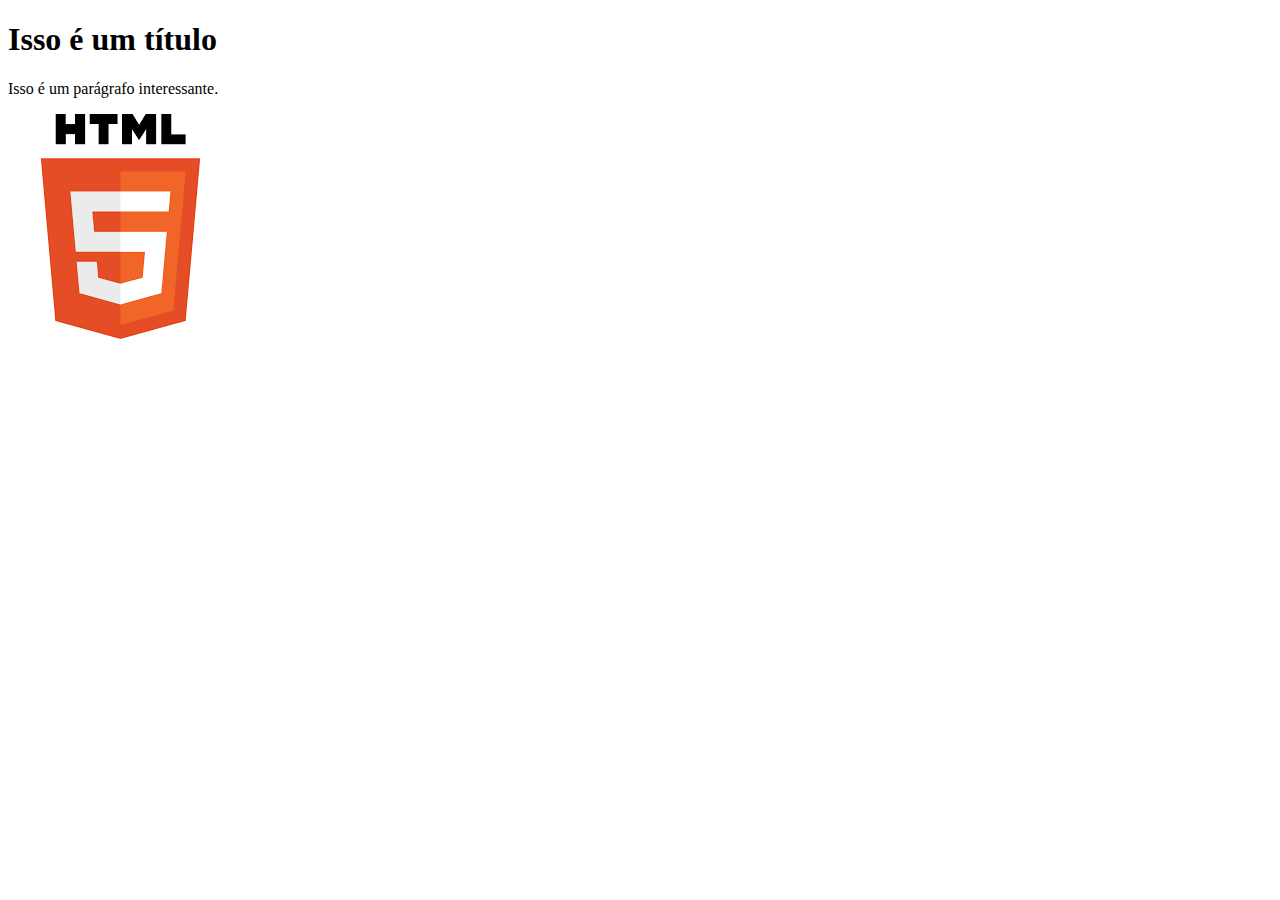
==== index.html @ d5f5a8bd "Aula 1,2 e 3" ====
<!DOCTYPE html>
<html>
    <head>
        <title>Portfolio</title>
    </head>
    <body>
        <h1>Isso é um título</h1>
        <p>Isso é um parágrafo interessante.</p>
        <img src="html.png" alt="Logo do HTML 5"> 
    </body>
</html>
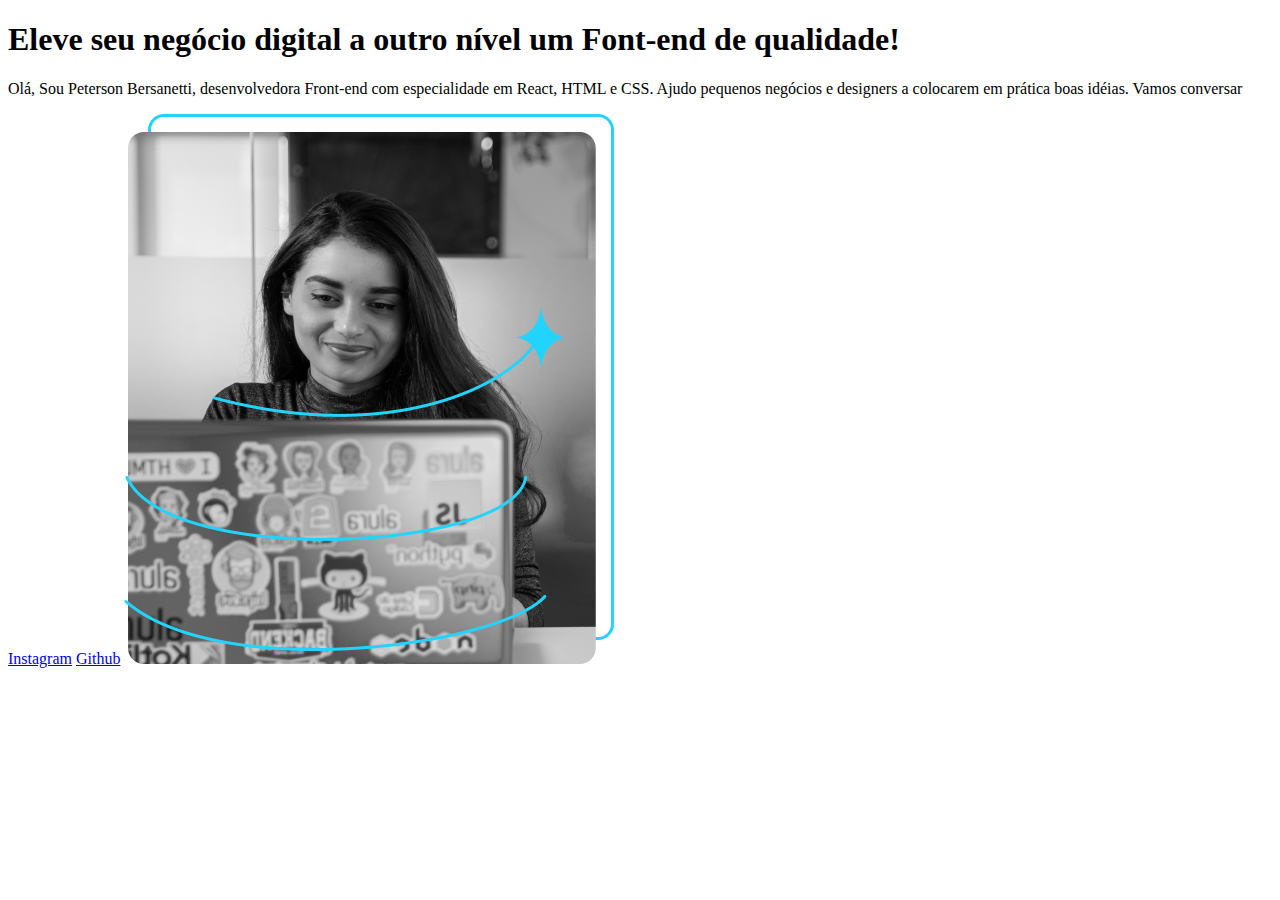
==== commit 5c9957d2: "Aula 3" ====
--- a/index.html
+++ b/index.html
@@ -1,11 +1,20 @@
 <!DOCTYPE html>
-<html>
-    <head>
-        <title>Portfolio</title>
-    </head>
-    <body>
-        <h1>Isso é um título</h1>
-        <p>Isso é um parágrafo interessante.</p>
-        <img src="html.png" alt="Logo do HTML 5"> 
-    </body>
+<html lang="pt-br">
+<head>
+    <meta charset="UTF-8">
+    <meta http-equiv="X-UA-Compatible" content="IE=edge">
+    <meta name="viewport" content="width=device-width, initial-scale=1.0">
+    <title>Portifólio</title>
+</head>
+<body>
+    <header></header>
+    <main>
+        <h1>Eleve seu negócio digital a outro nível <strong> um Font-end de qualidade!</strong></h1>
+        <p>Olá, Sou Peterson Bersanetti, desenvolvedora Front-end com especialidade em React, HTML e CSS. Ajudo pequenos negócios e designers a colocarem em prática boas idéias. Vamos conversar</p>
+        <a href="https://www.instagram.com/pettzada/">Instagram</a>
+        <a href="https://github.com/petersonbersanetti">Github</a>
+        <img src="imagem.png" alt="Foto da Joana Santos programando">
+    </main>
+    <footer></footer>
+</body>
 </html>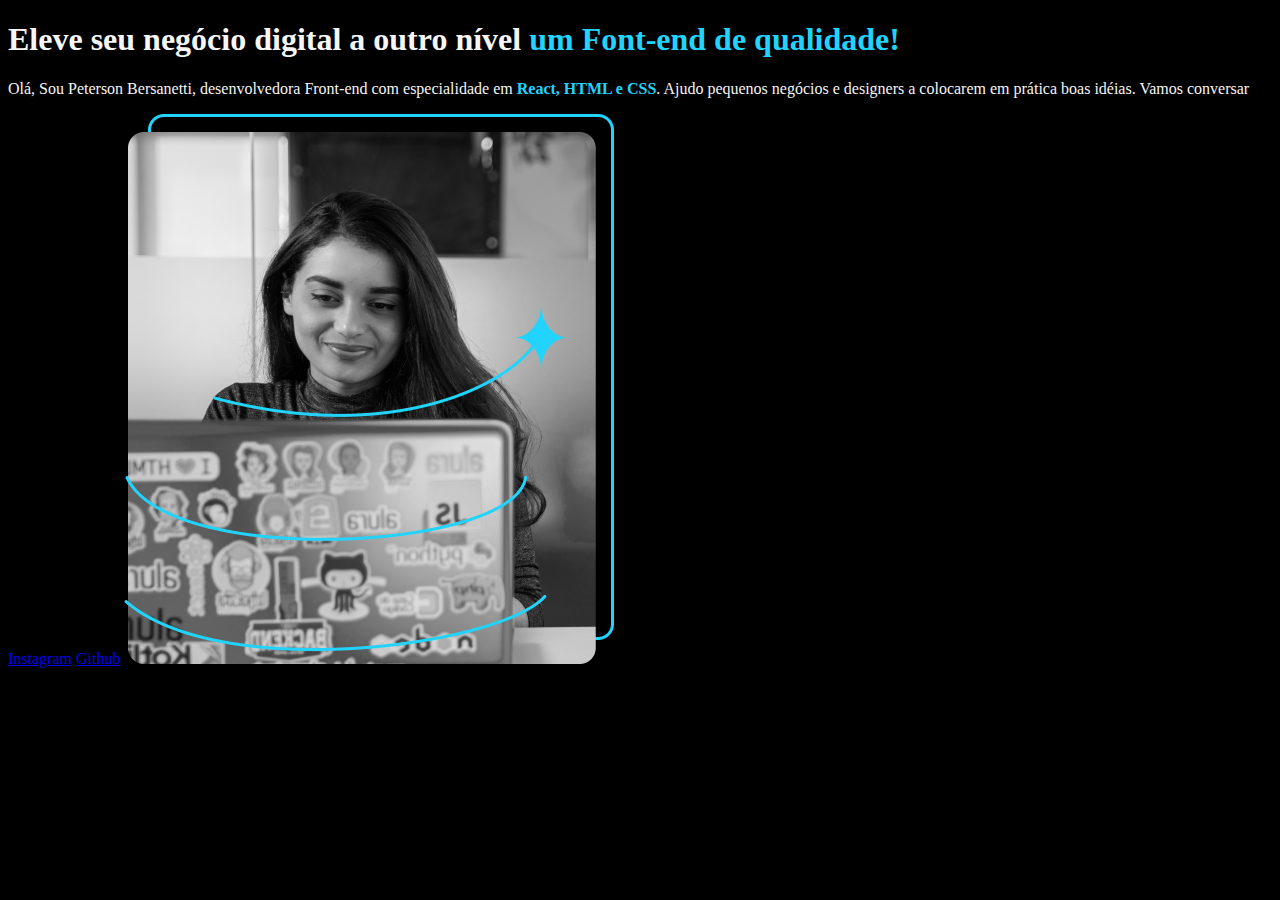
==== commit ffb18884: "Personalizando page com CSS" ====
--- a/index.html
+++ b/index.html
@@ -5,12 +5,13 @@
     <meta http-equiv="X-UA-Compatible" content="IE=edge">
     <meta name="viewport" content="width=device-width, initial-scale=1.0">
     <title>Portifólio</title>
+    <link rel="stylesheet" href="styles.css">
 </head>
 <body>
     <header></header>
     <main>
         <h1>Eleve seu negócio digital a outro nível <strong> um Font-end de qualidade!</strong></h1>
-        <p>Olá, Sou Peterson Bersanetti, desenvolvedora Front-end com especialidade em React, HTML e CSS. Ajudo pequenos negócios e designers a colocarem em prática boas idéias. Vamos conversar</p>
+        <p>Olá, Sou Peterson Bersanetti, desenvolvedora Front-end com especialidade em <strong>React, HTML e CSS</strong>. Ajudo pequenos negócios e designers a colocarem em prática boas idéias. Vamos conversar</p>
         <a href="https://www.instagram.com/pettzada/">Instagram</a>
         <a href="https://github.com/petersonbersanetti">Github</a>
         <img src="imagem.png" alt="Foto da Joana Santos programando">
--- a/styles.css
+++ b/styles.css
@@ -0,0 +1,7 @@
+body{
+    background-color: #000000;
+    color: #F6F6F6;
+}
+strong{
+    color: #22D4FD;
+}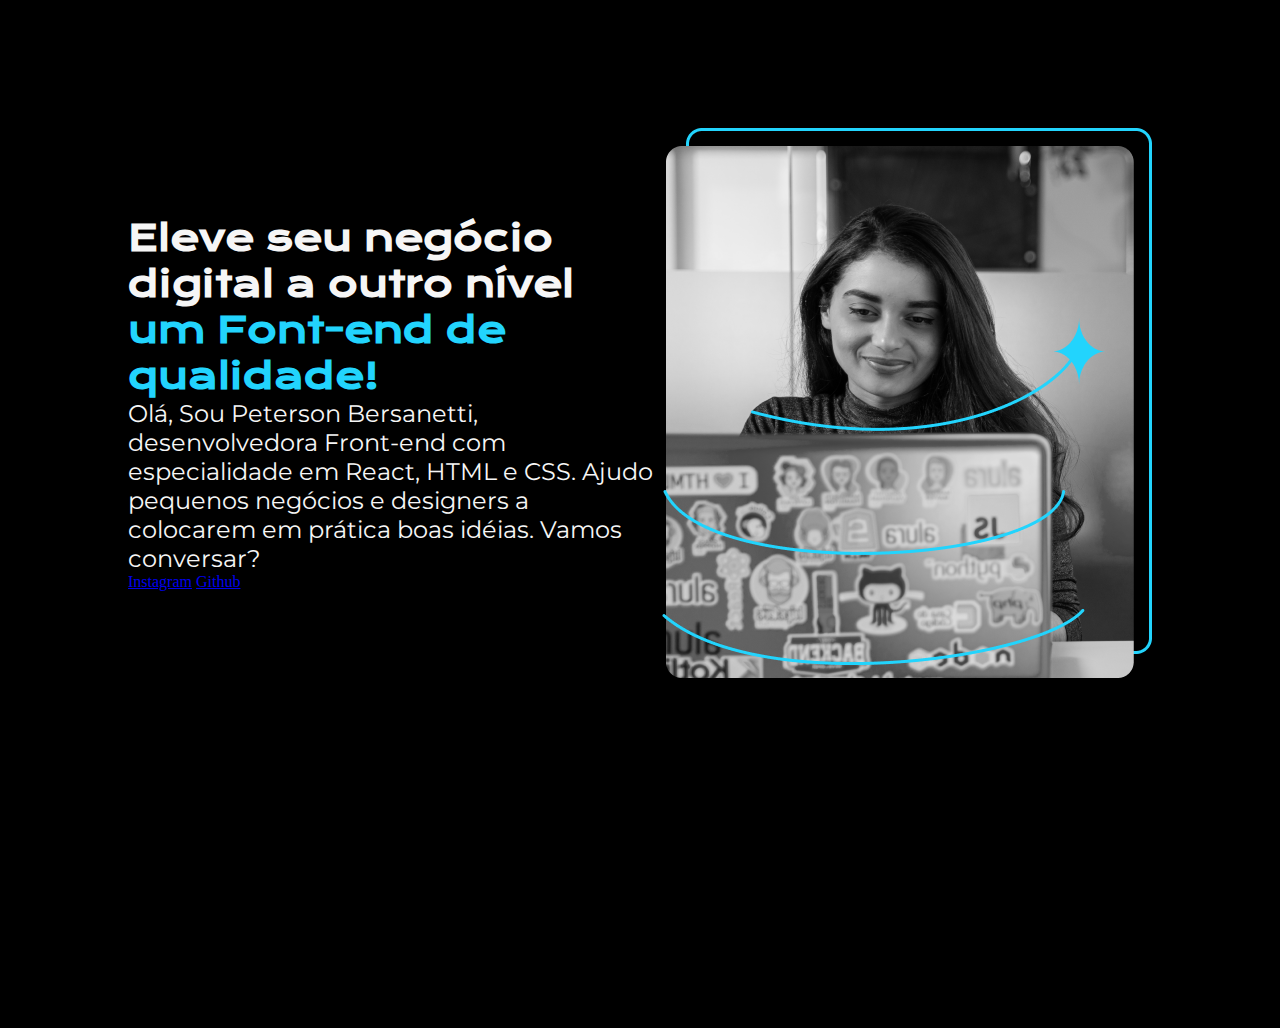
==== commit f573c376: "HTML e CSS: Classes, posicionamento e Flexbox" ====
--- a/index.html
+++ b/index.html
@@ -9,12 +9,14 @@
 </head>
 <body>
     <header></header>
-    <main>
-        <h1>Eleve seu negócio digital a outro nível <strong> um Font-end de qualidade!</strong></h1>
-        <p>Olá, Sou Peterson Bersanetti, desenvolvedora Front-end com especialidade em <strong>React, HTML e CSS</strong>. Ajudo pequenos negócios e designers a colocarem em prática boas idéias. Vamos conversar</p>
-        <a href="https://www.instagram.com/pettzada/">Instagram</a>
-        <a href="https://github.com/petersonbersanetti">Github</a>
-        <img src="imagem.png" alt="Foto da Joana Santos programando">
+    <main class="apresentacao">
+        <section class="apresentacao__conteudo">
+            <h1 class="apresentacao__conteudo__titulo">Eleve seu negócio digital a outro nível <strong class="titulo-destaque"> um Font-end de qualidade!</strong></h1>
+            <p class="apresentacao__conteudo__texto">Olá, Sou Peterson Bersanetti, desenvolvedora Front-end com especialidade em React, HTML e CSS. Ajudo pequenos negócios e designers a colocarem em prática boas idéias. Vamos conversar?</p>
+            <a href="https://www.instagram.com/pettzada/">Instagram</a>
+            <a href="https://github.com/petersonbersanetti">Github</a>
+        </section>
+        <img class="img-portal" src="imagem.png" alt="Foto da Joana Santos programando">
     </main>
     <footer></footer>
 </body>
--- a/styles.css
+++ b/styles.css
@@ -1,7 +1,40 @@
+@import url('https://fonts.googleapis.com/css2?family=Krona+One&display=swap');
+@import url('https://fonts.googleapis.com/css2?family=Krona+One&family=Montserrat&display=swap');
+
+
+*{
+    margin: 0;
+    padding: 0;
+}
+
+.apresentacao{
+    margin: 10%;
+    display: flex;
+    align-items: center;
+    justify-content: space-between;
+}
+
+.apresentacao__conteudo{
+    width: 615px;
+}
+
+.apresentacao__conteudo__titulo{
+    font-size: 36px;
+    font-family: 'Krona One', sans-serif;
+}
+
+.apresentacao__conteudo__texto{
+    font-size: 24px;
+    font-family: 'Montserrat', sans-serif;   
+}
+
 body{
+    height: 100vh; /* vh = viweport height*/
     background-color: #000000;
     color: #F6F6F6;
+    box-sizing: border-box; /* impedir que imagem sai da dimensao da classe pai */
 }
-strong{
+
+.titulo-destaque{
     color: #22D4FD;
 }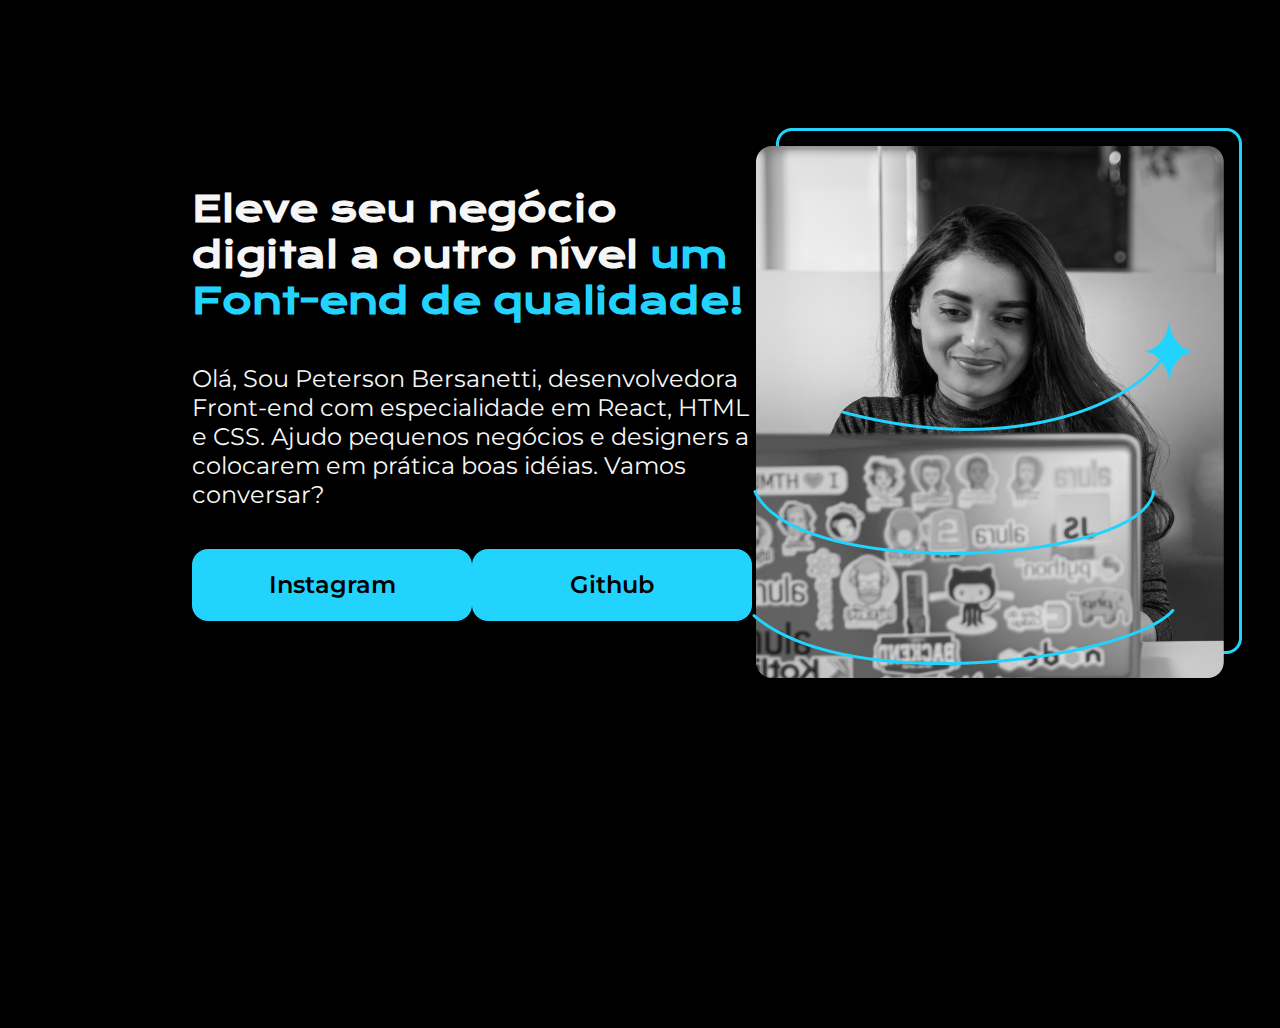
==== commit 51b35dce: "Estilizando pagina criada" ====
--- a/index.html
+++ b/index.html
@@ -13,8 +13,10 @@
         <section class="apresentacao__conteudo">
             <h1 class="apresentacao__conteudo__titulo">Eleve seu negócio digital a outro nível <strong class="titulo-destaque"> um Font-end de qualidade!</strong></h1>
             <p class="apresentacao__conteudo__texto">Olá, Sou Peterson Bersanetti, desenvolvedora Front-end com especialidade em React, HTML e CSS. Ajudo pequenos negócios e designers a colocarem em prática boas idéias. Vamos conversar?</p>
-            <a href="https://www.instagram.com/pettzada/">Instagram</a>
-            <a href="https://github.com/petersonbersanetti">Github</a>
+            <div class="apresentacao__links">
+                <a class="apresentacao__links__link" href="https://www.instagram.com/pettzada/">Instagram</a>
+                <a class="apresentacao__links__link" href="https://github.com/petersonbersanetti">Github</a>
+            </div>
         </section>
         <img class="img-portal" src="imagem.png" alt="Foto da Joana Santos programando">
     </main>
--- a/styles.css
+++ b/styles.css
@@ -1,6 +1,5 @@
 @import url('https://fonts.googleapis.com/css2?family=Krona+One&display=swap');
-@import url('https://fonts.googleapis.com/css2?family=Krona+One&family=Montserrat&display=swap');
-
+@import url('https://fonts.googleapis.com/css2?family=Krona+One&family=Montserrat:wght@400;600&display=swap');
 
 *{
     margin: 0;
@@ -8,7 +7,7 @@
 }
 
 .apresentacao{
-    margin: 10%;
+    margin: 10% 15%;
     display: flex;
     align-items: center;
     justify-content: space-between;
@@ -16,6 +15,9 @@
 
 .apresentacao__conteudo{
     width: 615px;
+    display: flex;
+    flex-direction: column;
+    gap: 40px;
 }
 
 .apresentacao__conteudo__titulo{
@@ -28,6 +30,25 @@
     font-family: 'Montserrat', sans-serif;   
 }
 
+.apresentacao__links{
+    display: flex;
+    justify-content: space-between;
+}
+
+.apresentacao__links__link{
+    background-color: #22D4FD;
+    width: 280px;
+    text-align: center;
+    border-radius: 16px;
+    font-size: 24px;
+    font-weight: 600;
+    padding: 21.5px 0;
+    text-decoration: 0; /*remove underline do link*/
+    color: #000000;
+    font-family: 'Montserrat', sans-serif;
+
+}
+
 body{
     height: 100vh; /* vh = viweport height*/
     background-color: #000000;
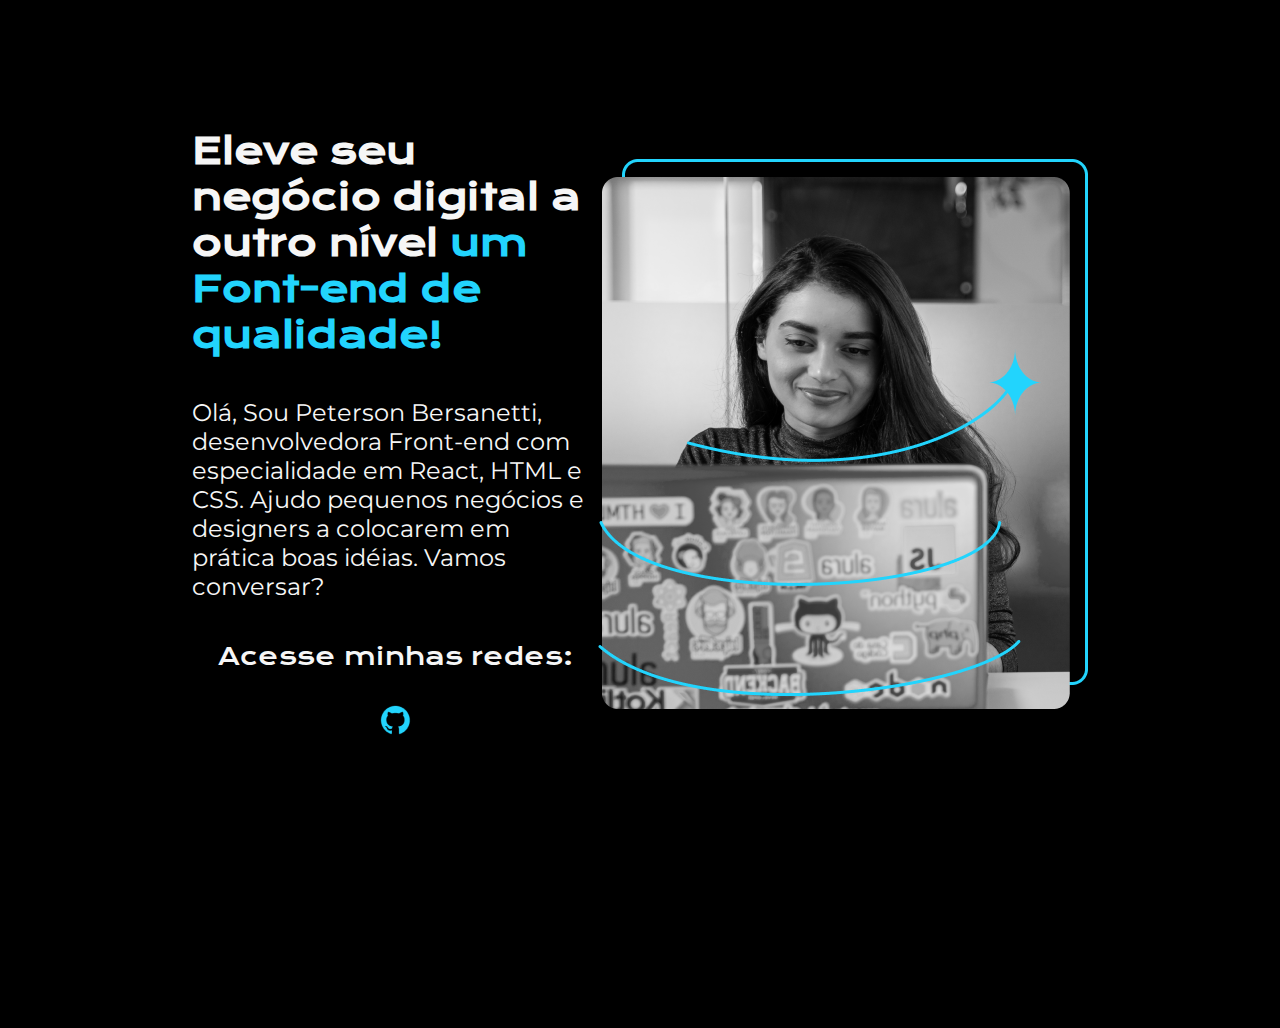
==== commit d11bb148: "Cabeçalho, footer e variáveis CSS" ====
--- a/index.html
+++ b/index.html
@@ -14,11 +14,13 @@
             <h1 class="apresentacao__conteudo__titulo">Eleve seu negócio digital a outro nível <strong class="titulo-destaque"> um Font-end de qualidade!</strong></h1>
             <p class="apresentacao__conteudo__texto">Olá, Sou Peterson Bersanetti, desenvolvedora Front-end com especialidade em React, HTML e CSS. Ajudo pequenos negócios e designers a colocarem em prática boas idéias. Vamos conversar?</p>
             <div class="apresentacao__links">
-                <a class="apresentacao__links__link" href="https://www.instagram.com/pettzada/">Instagram</a>
-                <a class="apresentacao__links__link" href="https://github.com/petersonbersanetti">Github</a>
+                <h2 class="apresentacao__links_subtitulo">Acesse minhas redes:</h2>
+                <a class="apresentacao__links_link" href="https://github.com/petersonbersanetti">
+                    <img src="./assets/github.png" alt="Github">
+                </a>
             </div>
         </section>
-        <img class="img-portal" src="imagem.png" alt="Foto da Joana Santos programando">
+        <img class="img-portal" src="./assets/imagem.png" alt="Foto da Joana Santos programando">
     </main>
     <footer></footer>
 </body>
--- a/styles.css
+++ b/styles.css
@@ -31,21 +31,31 @@
 }
 
 .apresentacao__links{
-    display: flex;
-    justify-content: space-between;
+    display: flex; /*coloca os quadros lado a lado*/
+    flex-direction: column; /*falando para o flexbox que eu quero em colunas e nao linhas(rows)*/
+    justify-content: space-between; /**/
+    align-items: center; /*centralizando o objeto*/
+    gap: 32px; /*distancia entre um elemento e outro*/
+}
+
+.apresentacao__links_subtitulo{
+    font-family: 'Krona One', sans-serif;
+    font-weight: 400;
+    font-size: 24px;
 }
 
 .apresentacao__links__link{
-    background-color: #22D4FD;
-    width: 280px;
-    text-align: center;
-    border-radius: 16px;
-    font-size: 24px;
-    font-weight: 600;
-    padding: 21.5px 0;
+    /* background-color: #22D4FD; */
+    border: 2px solid #22D4FD; /*colocando uma borda solida(podendo mudar para pontilhada (dotted) com a cor desejada*/
+    width: 378px; /*designando o tamanho horizontal botao*/
+    text-align: center; /*forma de alinhamento do texto centradlizado*/
+    border-radius: 8px; /*definindo o raio da borda do botao*/
+    font-size: 24px; /*definindo o tamanho da fonte do texto do botao*/
+    font-weight: 600; /**/
+    padding: 21.5px 0; /*definindo a distancia em que o texto vai estar da borda*/
     text-decoration: 0; /*remove underline do link*/
-    color: #000000;
-    font-family: 'Montserrat', sans-serif;
+    color: #F6F6F6; /*definindo a cor do texto*/
+    font-family: 'Montserrat', sans-serif; /*definindo a fonte do texto que ja foi importada para o projeto*/
 
 }
 
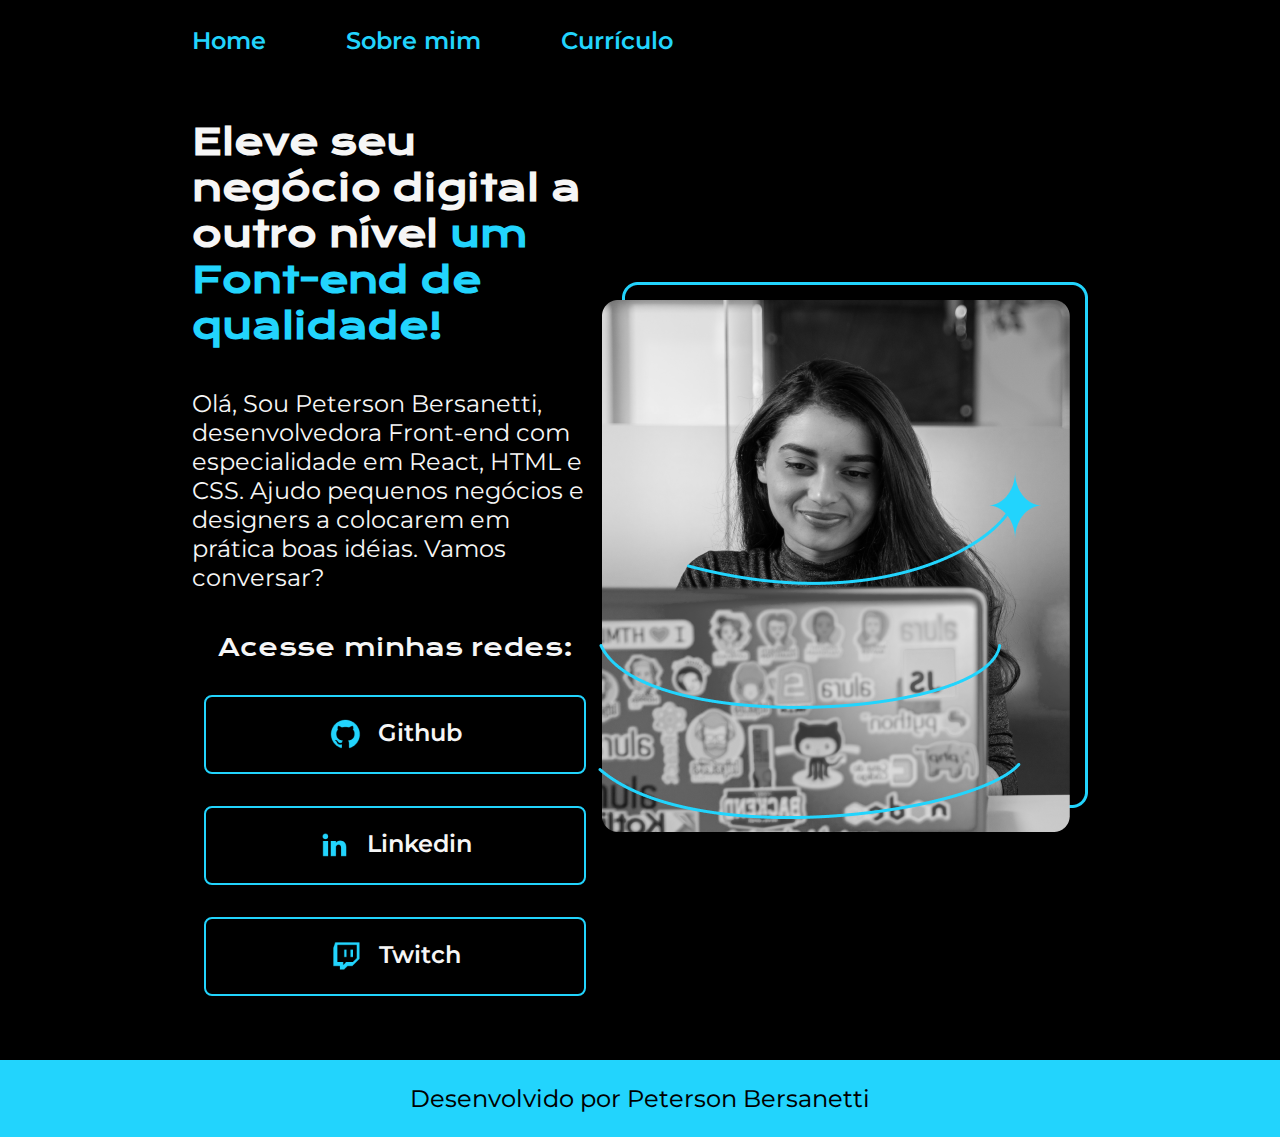
==== commit c9760559: "Aula 5" ====
--- a/index.html
+++ b/index.html
@@ -5,23 +5,40 @@
     <meta http-equiv="X-UA-Compatible" content="IE=edge">
     <meta name="viewport" content="width=device-width, initial-scale=1.0">
     <title>Portifólio</title>
-    <link rel="stylesheet" href="styles.css">
+    <link rel="stylesheet" href="./styles/styles.css">
 </head>
 <body>
-    <header></header>
+    <header class="cabecalho">
+        <nav class="cabecalho__menu">
+            <a class="cabecalho__menu_link" href="./index.html">Home</a>
+            <a class="cabecalho__menu_link" href="./about.html">Sobre mim</a>
+            <a class="cabecalho__menu_link" href="./lates.html">Currículo</a>
+        </nav>
+    </header>
     <main class="apresentacao">
         <section class="apresentacao__conteudo">
             <h1 class="apresentacao__conteudo__titulo">Eleve seu negócio digital a outro nível <strong class="titulo-destaque"> um Font-end de qualidade!</strong></h1>
             <p class="apresentacao__conteudo__texto">Olá, Sou Peterson Bersanetti, desenvolvedora Front-end com especialidade em React, HTML e CSS. Ajudo pequenos negócios e designers a colocarem em prática boas idéias. Vamos conversar?</p>
             <div class="apresentacao__links">
                 <h2 class="apresentacao__links_subtitulo">Acesse minhas redes:</h2>
-                <a class="apresentacao__links_link" href="https://github.com/petersonbersanetti">
+                <a class="apresentacao__links__link" href="https://github.com/petersonbersanetti">
                     <img src="./assets/github.png" alt="Github">
+                    Github
+                </a>
+                <a class="apresentacao__links__link" href="https://www.linkedin.com/in/petersonbersanetti/" >
+                    <img src="./assets/linkedin.png" alt="Linkedin">
+                    Linkedin
+                </a>
+                <a class="apresentacao__links__link" href="https://www.twitch.tv/pettzada">
+                    <img src="./assets/twitch.png" alt="Twitch">
+                    Twitch
                 </a>
             </div>
         </section>
         <img class="img-portal" src="./assets/imagem.png" alt="Foto da Joana Santos programando">
     </main>
-    <footer></footer>
+    <footer>
+        <p class="rodape">Desenvolvido por Peterson Bersanetti</p>
+    </footer>
 </body>
 </html>--- a/styles/styles.css
+++ b/styles/styles.css
@@ -0,0 +1,120 @@
+@import url('https://fonts.googleapis.com/css2?family=Krona+One&display=swap');
+@import url('https://fonts.googleapis.com/css2?family=Krona+One&family=Montserrat:wght@400;600&display=swap');
+
+*{
+    margin: 0;
+    padding: 0;
+}
+
+.cabecalho{
+    padding: 2% 0% 0% 15%;
+}
+
+.cabecalho__menu{
+    display: flex;
+    gap: 80px;
+}
+
+.cabecalho__menu_link{
+    font-family: 'Montserrat', sans-serif;
+    font-size: 24px;
+    font-weight: 600;
+    color: #22D4FD;
+    text-decoration: none;
+}
+
+.apresentacao{
+    /* margin: 10% 15%; */
+    padding: 5% 15%;
+    display: flex;
+    align-items: center;
+    justify-content: space-between;
+}
+
+.apresentacao__curriculo{
+    /* margin: 10% 15%; */
+    padding: 5% 15%;
+    display: flex;
+    align-items: center;
+    justify-content: space-between;
+}
+
+.apresentacao__conteudo{
+    width: 615px;
+    display: flex;
+    flex-direction: column;
+    gap: 40px;
+}
+
+.apresentacao__conteudo__titulo{
+    font-size: 36px;
+    font-family: 'Krona One', sans-serif;
+}
+
+.apresentacao__conteudo__texto{
+    font-size: 24px;
+    font-family: 'Montserrat', sans-serif; 
+}
+
+.apresentacao__conteudo__texto a{
+    font-size: 24px;
+    font-family: 'Montserrat', sans-serif;
+    text-decoration: none;
+    color: #22D4FD;
+}
+
+.apresentacao__links{
+    display: flex; /*coloca os quadros lado a lado*/
+    flex-direction: column; /*falando para o flexbox que eu quero em colunas e nao linhas(rows)*/
+    justify-content: space-between; /**/
+    align-items: center; /*centralizando o objeto*/
+    gap: 32px; /*distancia entre um elemento e outro*/
+}
+
+.apresentacao__links_subtitulo{
+    font-family: 'Krona One', sans-serif;
+    font-weight: 400;
+    font-size: 24px;
+}
+
+.apresentacao__links__link{
+    display: flex;
+    justify-content: center;
+    gap: 16px;
+    /* background-color: #22D4FD; */
+    border: 2px solid #22D4FD; /*colocando uma borda solida(podendo mudar para pontilhada (dotted) com a cor desejada*/
+    width: 378px; /*designando o tamanho horizontal botao*/
+    text-align: center; /*forma de alinhamento do texto centradlizado*/
+    border-radius: 8px; /*definindo o raio da borda do botao*/
+    font-size: 24px; /*definindo o tamanho da fonte do texto do botao*/
+    font-weight: 600; /**/
+    padding: 21.5px 0; /*definindo a distancia em que o texto vai estar da borda*/
+    text-decoration: 0; /*remove underline do link*/
+    color: #F6F6F6; /*definindo a cor do texto*/
+    font-family: 'Montserrat', sans-serif; /*definindo a fonte do texto que ja foi importada para o projeto*/
+}
+
+.apresentacao__links__link:hover{
+    background-color: #272727;
+}
+
+body{
+    /*height: 100vh; vh = viweport height tamanho da pagina vai ser adaptativa a janela*/
+    background-color: #000000;
+    color: #F6F6F6;
+    box-sizing: border-box; /* impedir que imagem sai da dimensao da classe pai */
+}
+
+.titulo-destaque{
+    color: #22D4FD;
+}
+
+.rodape{
+    padding: 24px;
+    color: #000000;
+    background-color: #22D4FD;
+    text-align: center;
+    font-family: 'Montserrat', sans-serif;
+    font-size: 24px;
+    font-weight: 440;
+}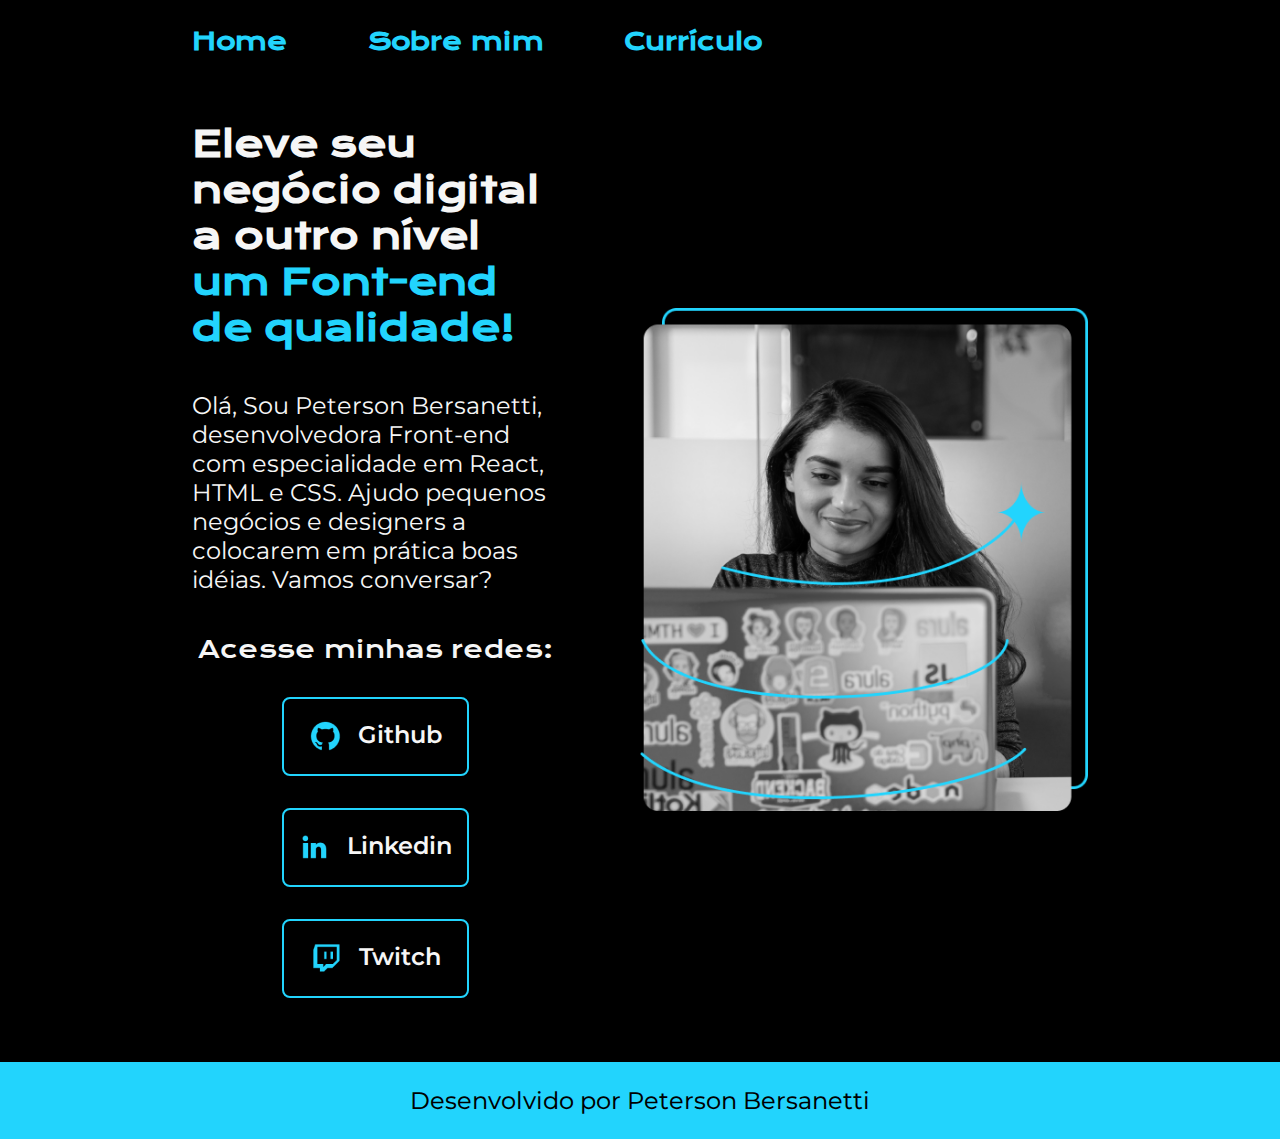
==== commit f4051210: "Responsivo Full" ====
--- a/index.html
+++ b/index.html
@@ -21,15 +21,15 @@
             <p class="apresentacao__conteudo__texto">Olá, Sou Peterson Bersanetti, desenvolvedora Front-end com especialidade em React, HTML e CSS. Ajudo pequenos negócios e designers a colocarem em prática boas idéias. Vamos conversar?</p>
             <div class="apresentacao__links">
                 <h2 class="apresentacao__links_subtitulo">Acesse minhas redes:</h2>
-                <a class="apresentacao__links__link" href="https://github.com/petersonbersanetti">
+                <a class="apresentacao__links__navegacao" href="https://github.com/petersonbersanetti">
                     <img src="./assets/github.png" alt="Github">
                     Github
                 </a>
-                <a class="apresentacao__links__link" href="https://www.linkedin.com/in/petersonbersanetti/" >
+                <a class="apresentacao__links__navegacao" href="https://www.linkedin.com/in/petersonbersanetti/" >
                     <img src="./assets/linkedin.png" alt="Linkedin">
                     Linkedin
                 </a>
-                <a class="apresentacao__links__link" href="https://www.twitch.tv/pettzada">
+                <a class="apresentacao__links__navegacao" href="https://www.twitch.tv/pettzada">
                     <img src="./assets/twitch.png" alt="Twitch">
                     Twitch
                 </a>
--- a/styles/styles.css
+++ b/styles/styles.css
@@ -1,10 +1,27 @@
 @import url('https://fonts.googleapis.com/css2?family=Krona+One&display=swap');
 @import url('https://fonts.googleapis.com/css2?family=Krona+One&family=Montserrat:wght@400;600&display=swap');
+
+:root{
+    --cor-primaria: #000000;
+    --cor-secundaria: #F6F6F6;
+    --cor-terciaria: #22D4FD;
+    --cor-hover: #272727;
+
+    --font-principal: 'Krona One', sans-serif;
+    --font-secundaria: 'Montserrat', sans-serif;
+}
 
 *{
     margin: 0;
     padding: 0;
 }
+
+body{
+    /*height: 100vh; vh = viweport height tamanho da pagina vai ser adaptativa a janela*/
+    box-sizing: border-box; /* impedir que imagem sai da dimensao da classe pai */
+    color: var(--cor-secundaria);
+    background-color: var(--cor-primaria)
+}  
 
 .cabecalho{
     padding: 2% 0% 0% 15%;
@@ -16,10 +33,10 @@
 }
 
 .cabecalho__menu_link{
-    font-family: 'Montserrat', sans-serif;
-    font-size: 24px;
+    font-family: var(--font-principal);
+    font-size: 1.5rem;
     font-weight: 600;
-    color: #22D4FD;
+    color: var(--cor-terciaria);
     text-decoration: none;
 }
 
@@ -29,6 +46,7 @@
     display: flex;
     align-items: center;
     justify-content: space-between;
+    gap: 82px
 }
 
 .apresentacao__curriculo{
@@ -40,27 +58,27 @@
 }
 
 .apresentacao__conteudo{
-    width: 615px;
+    width: 50%;
     display: flex;
     flex-direction: column;
     gap: 40px;
 }
 
 .apresentacao__conteudo__titulo{
-    font-size: 36px;
-    font-family: 'Krona One', sans-serif;
+    font-size: 2.25rem;
+    font-family: var(--font-principal)
 }
 
 .apresentacao__conteudo__texto{
-    font-size: 24px;
-    font-family: 'Montserrat', sans-serif; 
+    font-size: 1.5rem;
+    font-family: var(--font-secundaria) 
 }
 
 .apresentacao__conteudo__texto a{
-    font-size: 24px;
-    font-family: 'Montserrat', sans-serif;
     text-decoration: none;
-    color: #22D4FD;
+    color: var(--cor-terciaria);
+    font-size: 1.5rem;
+    font-family: var(--font-secundaria)
 }
 
 .apresentacao__links{
@@ -72,49 +90,68 @@
 }
 
 .apresentacao__links_subtitulo{
-    font-family: 'Krona One', sans-serif;
+    font-family: var(--font-principal);
     font-weight: 400;
-    font-size: 24px;
+    font-size: 1.5rem;
 }
 
-.apresentacao__links__link{
+.apresentacao__links__navegacao{
     display: flex;
     justify-content: center;
     gap: 16px;
     /* background-color: #22D4FD; */
-    border: 2px solid #22D4FD; /*colocando uma borda solida(podendo mudar para pontilhada (dotted) com a cor desejada*/
-    width: 378px; /*designando o tamanho horizontal botao*/
+    border: 2px solid var(--cor-terciaria); /*colocando uma borda solida(podendo mudar para pontilhada (dotted) com a cor desejada*/
+    width: 50%; /*designando o tamanho horizontal botao*/
     text-align: center; /*forma de alinhamento do texto centradlizado*/
     border-radius: 8px; /*definindo o raio da borda do botao*/
-    font-size: 24px; /*definindo o tamanho da fonte do texto do botao*/
+    font-size: 1.5rem; /*definindo o tamanho da fonte do texto do botao*/
     font-weight: 600; /**/
     padding: 21.5px 0; /*definindo a distancia em que o texto vai estar da borda*/
     text-decoration: 0; /*remove underline do link*/
-    color: #F6F6F6; /*definindo a cor do texto*/
-    font-family: 'Montserrat', sans-serif; /*definindo a fonte do texto que ja foi importada para o projeto*/
+    color: var(--cor-secundaria); /*definindo a cor do texto*/
+    font-family: var(--font-secundaria); /*definindo a fonte do texto que ja foi importada para o projeto*/
 }
 
 .apresentacao__links__link:hover{
-    background-color: #272727;
+    background-color: var(--cor-hover);
 }
 
-body{
-    /*height: 100vh; vh = viweport height tamanho da pagina vai ser adaptativa a janela*/
-    background-color: #000000;
-    color: #F6F6F6;
-    box-sizing: border-box; /* impedir que imagem sai da dimensao da classe pai */
+.img-portal{
+    width: 50%;
 }
 
 .titulo-destaque{
-    color: #22D4FD;
+    color: var(--cor-terciaria);
 }
 
 .rodape{
     padding: 24px;
-    color: #000000;
-    background-color: #22D4FD;
+    color: var(--cor-primaria);
+    background-color: var(--cor-terciaria);
     text-align: center;
-    font-family: 'Montserrat', sans-serif;
-    font-size: 24px;
+    font-family: var(--font-secundaria);
+    font-size: 1.5rem;
     font-weight: 440;
-}+}
+
+@media (max-width: 1200px) {
+    .cabecalho{
+        padding: 10%;
+    }
+
+    .cabecalho__menu{
+        justify-content: center;
+    }
+
+    .apresentacao{
+        padding: 5%;
+    }
+
+    .apresentacao__conteudo{
+        width: auto;
+    }
+    
+    .apresentacao{
+        flex-direction: column-reverse;
+    }
+ }